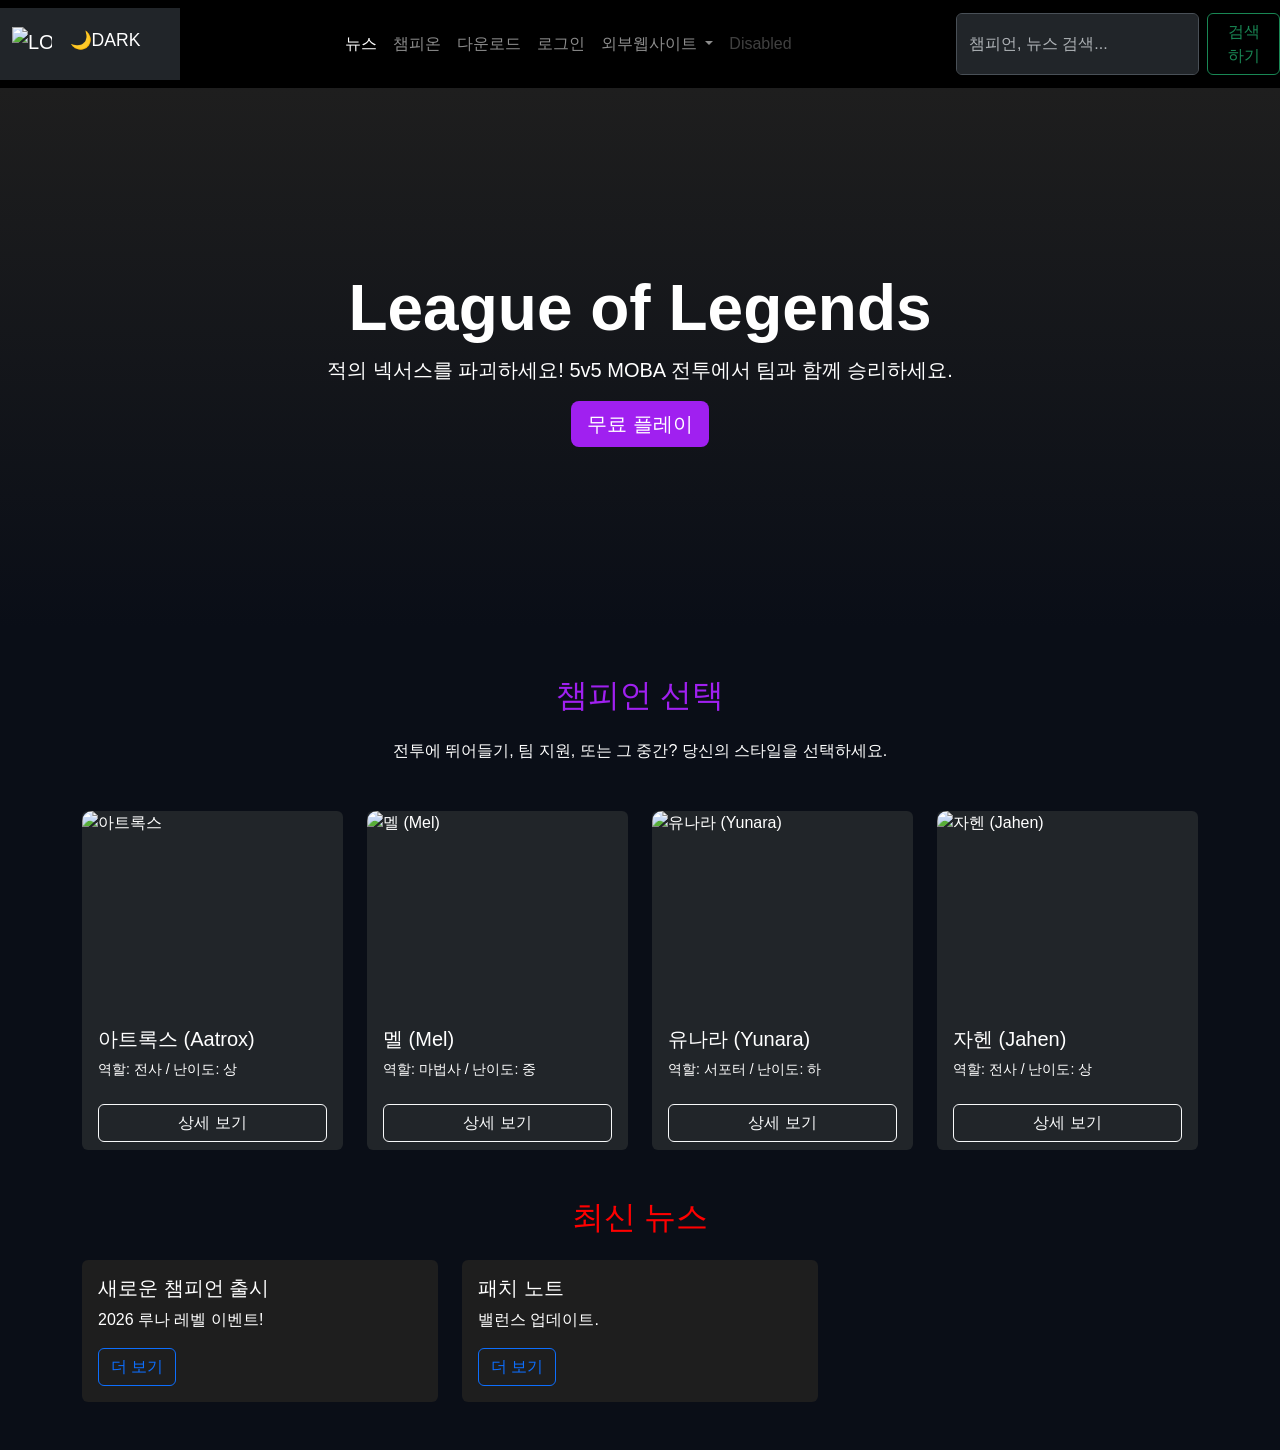
==== src/main/resources/META-INF/resources/main_index.html @ 998026e2 "12주차 수업완료" ====
<!DOCTYPE html>
<html lang="ko">
<head>
    <meta charset="UTF-8">
    <meta name="viewport" content="width=device-width, initial-scale=1.0">
    <title>League of Legends - 메인 페이지</title>
    <!-- Bootstrap 5 CDN -->
    <link href="https://cdn.jsdelivr.net/npm/bootstrap@5.3.0/dist/css/bootstrap.min.css" rel="stylesheet">
    <script src="js/bootstrap.bundle.min.js"></script>
    <script src="js/test.js"></script>
    <script src="../js/test2.js"></script>



    <link rel="stylesheet" href="css/main.css">
    <script>
        window.onload = function() {
            alert("메인 페이지 로딩 완료");
          }
    </script>

    <!-- 커스텀 스타일 (LOL 테마 + 챔피언 호버 효과) -->
    <style>
        body { background-color: #0a0e17; color: #fff; font-family: 'Arial', sans-serif; }
        .navbar { background-color: #000; }
        .hero { background: linear-gradient(to bottom, #1e1e1e, #0a0e17); min-height: 60vh; }
        .accent-purple { color: #a020f0; }
        .accent-red { color: #ff0000; }
        .card { background-color: #1e1e1e; border: none; transition: transform 0.3s, box-shadow 0.3s; }
        .card:hover { transform: scale(1.05); box-shadow: 0 10px 20px rgba(160, 32, 240, 0.5); }
        .card-img-top { height: 200px; object-fit: cover; border-radius: 10px 10px 0 0; }
        .btn-primary { background-color: #a020f0; border: none; }
        .btn-primary:hover { background-color: #800080; }
    </style>
</head>
<body>

    <!-- 헤더 (Navbar) -->
  <nav class="navbar navbar-expand-lg" data-bs-theme="dark">
  <nav class="navbar navbar-expand-lg bg-dark navbar-dark">
  <div class="container-fluid">
    <a class="navbar-brand" href="#">
      <img src="image/a2.jpeg" alt="LOL 로고" width="40" height="40" class="d-inline-block align-text-top">
      <button class="btn border-0" id="themeToggleBtn">
🌙DARK
</button>
    </a>
  </div>
</nav>
    <button class="navbar-toggler" type="button" data-bs-toggle="collapse" data-bs-target="#navbarSupportedContent" aria-controls="navbarSupportedContent" aria-expanded="false" aria-label="Toggle navigation">
      <span class="navbar-toggler-icon"></span>
    </button>
    <div class="collapse navbar-collapse" id="navbarSupportedContent">
      <ul class="navbar-nav mx-auto mb-2 mb-lg-0">
        <li class="nav-item">
          <a class="nav-link active" aria-current="page" href="#">뉴스</a>
        </li>
        <li class="nav-item">
          <a class="nav-link" href="#">챔피온</a>
        </li>
        <li class="nav-item">
          <a class="nav-link" href="main_page_sub/download.html">다운로드</a>
        </li>
        <li class="nav-item">
          <a class="nav-link" href="/login">로그인</a>
        </li>
        <li class="nav-item dropdown">
          <a class="nav-link dropdown-toggle" href="#" id="navbarDropdown" role="button" data-bs-toggle="dropdown" aria-expanded="false">
            외부웹사이트
          </a>
          <ul class="dropdown-menu" aria-labelledby="navbarDropdown">
            <li><a class="dropdown-item" href="https://lol.ps/" target="_blank">롤 전적 사이트</a></li>
            <li><a class="dropdown-item" href="#">Another action</a></li>
            <li><hr class="dropdown-divider"></li>
            <li><a class="dropdown-item" href="#">Something else here</a></li>
          </ul>
        </li>
        <li class="nav-item">
          <a class="nav-link disabled" href="#" tabindex="-1" aria-disabled="true">Disabled</a>
        </li>
      </ul>
      <form class="d-flex" id="searchForm">
        <input class="form-control me-2" type="search" placeholder="챔피언, 뉴스 검색..." aria-label="Search" id="searchInput">
        <button class="btn btn-outline-success" type="submit">검색하기</button>
      </form>
    </div>
  </div>
</nav>
    <!-- 히어로 배너 (Hero Banner) -->
    <section class="hero d-flex align-items-center justify-content-center text-center py-5">
        <div class="container">
            <h1 class="display-3 fw-bold">League of Legends</h1>
            <p class="lead">적의 넥서스를 파괴하세요! 5v5 MOBA 전투에서 팀과 함께 승리하세요.</p>
            <a href="#" class="btn btn-primary btn-lg" onclick="alert('즐거운 플레이 되세요')">무료 플레이</a>
        </div>
    </section>

<!-- 챔피언 선택 섹션 (작은 썸네일 PNG로 업데이트!) -->
    <section class="container my-5">
        <h2 class="text-center mb-4 accent-purple">챔피언 선택</h2>
        <p class="text-center mb-5">전투에 뛰어들기, 팀 지원, 또는 그 중간? 당신의 스타일을 선택하세요.</p>
        <div class="row g-4">
            <!-- Aatrox -->
            <div class="col">
            <div class="card bg-dark text-white border-secondary h-100">
              <img src="image/a1.jpeg" class="card-img-top" 
                    alt="아트록스"
                    style="height: 200px; object-fit: cover;">
                <div class="card-body">
                <h5 class="card-title">아트록스 (Aatrox)</h5>
                <p class="card-text small">역할: 전사 / 난이도: 상</p>
                </div>
                <div class="card-footer bg-transparent border-0">
                <button class="btn btn-outline-light w-100"
                    data-bs-toggle="modal"
                    data-bs-target="#modalAatrox"
                    data-champ="Aatrox">
                상세 보기
                </button>
                </div>
            </div>
            </div>
<!-- 모달 (iframe으로 Aatrox.html 불러오기) -->
  <div class="modal fade" id="modalAatrox" tabindex="-1" aria-labelledby="modalAatroxLabel" aria-hidden="true">
  <div class="modal-dialog modal-xl modal-dialog-centered modal-dialog-scrollable">
  <div class="modal-content bg-dark text-white border-secondary">
<!-- 헤더 -->
<div class="modal-header border-secondary">
<h5 class="modal-title" id="modalAatroxLabel">아트록스 (Aatrox) 상세 정보</h5>
<button type="button" class="btn-close btn-close-white" data-bs-dismiss="modal" aria-label="Close"></button>
</div>
<!-- 바디: iframe으로 내용 채움 -->
<div class="modal-body p-0" style="height: 65vh; background: #0a0e17;">
<iframe
src="modals/Aatrox.html"
frameborder="0"
style="width: 100%; height: 100%; border: none;"
allowfullscreen>
</iframe>
</div>
<!-- 푸터 -->
<div class="modal-footer border-secondary">
<button type="button" class="btn btn-outline-light" data-bs-dismiss="modal">닫기</button>
</div>
</div>
</div>
</div>
            <!-- Mel -->
  <div class="col">
            <div class="card bg-dark text-white border-secondary h-100">
    <img src="image/a3.jpeg" class="card-img-top"
        alt="멜 (Mel)"
        style="height: 200px; object-fit: cover; object-position: center 30%;">
                <div class="card-body">
      <h5 class="card-title">멜 (Mel)</h5>
      <p class="card-text small">역할: 마법사 / 난이도: 중</p>
    </div>
    <div class="card-footer bg-transparent border-0">
      <button class="btn btn-outline-light w-100" data-bs-toggle="modal" data-bs-target="#modalMel" aria-label="멜 상세 정보 보기">
        상세 보기
      </button>
    </div>
  </div>
</div>
<!-- Mel 모달 -->
<div class="modal fade" id="modalMel" tabindex="-1" aria-labelledby="modalMelLabel" aria-hidden="true">
  <div class="modal-dialog modal-xl modal-dialog-centered modal-dialog-scrollable">
    <div class="modal-content bg-dark text-white border-secondary">
      <div class="modal-header border-secondary">
        <h5 class="modal-title" id="modalMelLabel">멜 (Mel) 상세 정보</h5>
        <button type="button" class="btn-close btn-close-white" data-bs-dismiss="modal" aria-label="닫기"></button>
      </div>
      <div class="modal-body p-0" style="height: 65vh; background: #0a0e17;">
        <iframe src="modals/Mel.html" frameborder="0" style="width: 100%; height: 100%; border: none;" allowfullscreen></iframe>
      </div>
      <div class="modal-footer border-secondary">
        <button type="button" class="btn btn-outline-light" data-bs-dismiss="modal">닫기</button>
      </div>
    </div>
  </div>
</div>
<!-- Yunara -->
  <div class="col">
            <div class="card bg-dark text-white border-secondary h-100">
    <img src="image/a4.jpeg" class="card-img-top" alt="유나라 (Yunara)" style="height: 200px; object-fit: cover;">
    <div class="card-body">
      <h5 class="card-title">유나라 (Yunara)</h5>
      <p class="card-text small">역할: 서포터 / 난이도: 하</p>
    </div>
    <div class="card-footer bg-transparent border-0">
      <button class="btn btn-outline-light w-100" data-bs-toggle="modal" data-bs-target="#modalYunara" aria-label="유나라 상세 정보 보기">
        상세 보기
      </button>
    </div>
  </div>
</div>
<!-- Yunara 모달 -->
<div class="modal fade" id="modalYunara" tabindex="-1" aria-labelledby="modalYunaraLabel" aria-hidden="true">
  <div class="modal-dialog modal-xl modal-dialog-centered modal-dialog-scrollable">
    <div class="modal-content bg-dark text-white border-secondary">
      <div class="modal-header border-secondary">
        <h5 class="modal-title" id="modalYunaraLabel">유나라 (Yunara) 상세 정보</h5>
        <button type="button" class="btn-close btn-close-white" data-bs-dismiss="modal" aria-label="닫기"></button>
      </div>
      <div class="modal-body p-0" style="height: 65vh; background: #0a0e17;">
        <iframe src="modals/Yunara.html" frameborder="0" style="width: 100%; height: 100%; border: none;" allowfullscreen></iframe>
      </div>
      <div class="modal-footer border-secondary">
        <button type="button" class="btn btn-outline-light" data-bs-dismiss="modal">닫기</button>
      </div>
    </div>
  </div>
</div>
<!-- Jahen -->
  <div class="col">
            <div class="card bg-dark text-white border-secondary h-100">
    <img src="image/a5.jpeg" class="card-img-top" alt="자헨 (Jahen)" style="height: 200px; object-fit: cover;">
    <div class="card-body">
      <h5 class="card-title">자헨 (Jahen)</h5>
      <p class="card-text small">역할: 전사 / 난이도: 상</p>
    </div>
    <div class="card-footer bg-transparent border-0">
      <button class="btn btn-outline-light w-100" data-bs-toggle="modal" data-bs-target="#modalJahen" aria-label="자헨 상세 정보 보기">
        상세 보기
      </button>
    </div>
  </div>
</div>
<!-- Jahen 모달 -->
<div class="modal fade" id="modalJahen" tabindex="-1" aria-labelledby="modalJahenLabel" aria-hidden="true">
  <div class="modal-dialog modal-xl modal-dialog-centered modal-dialog-scrollable">
    <div class="modal-content bg-dark text-white border-secondary">
      <div class="modal-header border-secondary">
        <h5 class="modal-title" id="modalJahenLabel">자헨 (Jahen) 상세 정보</h5>
        <button type="button" class="btn-close btn-close-white" data-bs-dismiss="modal" aria-label="닫기"></button>
      </div>
      <div class="modal-body p-0" style="height: 65vh; background: #0a0e17;">
        <iframe src="modals/Jahen.html" frameborder="0" style="width: 100%; height: 100%; border: none;" allowfullscreen></iframe>
      </div>
      <div class="modal-footer border-secondary">
        <button type="button" class="btn btn-outline-light" data-bs-dismiss="modal">닫기</button>
      </div>
    </div>
  </div>
</div>
    </section>

    <!-- 뉴스 섹션 (기존 유지) -->
    <section class="container my-5">
        <h2 class="text-center mb-4 accent-red">최신 뉴스</h2>
        <div class="row g-4">
            <div class="col-md-6 col-lg-4">
                <div class="card">
                    <div class="card-body">
                        <h5 class="card-title">새로운 챔피언 출시</h5>
                        <p class="card-text">2026 루나 레벨 이벤트!</p>
                        <a href="#" class="btn btn-outline-primary">더 보기</a>
                    </div>
                </div>
            </div>
            <div class="col-md-6 col-lg-4">
                <div class="card">
                    <div class="card-body">
                        <h5 class="card-title">패치 노트</h5>
                        <p class="card-text">밸런스 업데이트.</p>
                        <a href="#" class="btn btn-outline-primary">더 보기</a>
                    </div>
                </div>
            </div>
        </div>
    </section>

<!-- ===== 검색 결과 섹션 (기본 숨김) ===== -->
<section id="searchResults">
      <!-- 키워드 헤더 -->
      <div class="search-keyword-header">
        <h1 id="searchKeywordDisplay"></h1>
      </div>
      <!-- 본문: 사이드바 + 콘텐츠 -->
      <div class="search-body">
        <div class="container-fluid px-0">
        <div class="row g-0">
          <!-- 왼쪽 카테고리 사이드바 -->
          <div class="col-md-3 col-lg-2 search-sidebar bg-white py-4">
            <div class="px-3 mb-3" style="font-size:0.8rem; color:#999; text-transform:uppercase; letter-spacing:0.1em;">카테고리</div>
              <div class="search-category-item active" onclick="switchCategory('champion', this)">
                챔피언 <span class="count" id="champCount">(0)</span>
              </div>

              <div class="search-category-item" onclick="switchCategory('news', this)">
                뉴스 <span class="count" id="newsCount">(0)</span>
              </div>
            </div>
            <!-- 오른쪽 콘텐츠 -->
            <div class="col-md-9 col-lg-10 search-content-area">
              <!-- 챔피언 결과 -->
              <div id="resultChampion">
                  <h5 class="mb-4" style="color:#333;">챔피언</h5>
                  <div id="championResultList"></div>
              </div>
              <!-- 뉴스 결과 -->
              <div id="resultNews" style="display:none;">
                  <h5 class="mb-4" style="color:#333;">뉴스</h5>
                  <div id="newsResultList"></div>
              </div>
            </div>
          </div>
        </div>
      </div>
</section>

    <script src="js/search.js"></script>
    <script src="js/toggle.js"></script>
</body>
</html>
---- src/main/resources/META-INF/resources/css/main.css ----
/* ─────────────────────────────────────────────
    기본 설정
───────────────────────────────────────────── */
body {
    background-color: #0a0e17;
    color: #ffffff;
    font-family: 'Arial', sans-serif;
    transition: background-color 0.3s, color 0.3s;
}

/* ─────────────────────────────────────────────
    네비게이션
───────────────────────────────────────────── */
.navbar {
    background-color: #000000;
    transition: background-color 0.3s;
}

.hero {
    background: linear-gradient(to bottom, #1e1e1e, #0a0e17);
    min-height: 60vh;
}

/* ─────────────────────────────────────────────
    강조 색상
───────────────────────────────────────────── */
.accent-purple {
    color: #a020f0;
}

.accent-red {
    color: #ff0000;
}

/* ─────────────────────────────────────────────
    카드
───────────────────────────────────────────── */
.card {
    background-color: #1e1e1e;
    border: none;
    color: #ffffff;
    transition: transform 0.3s, box-shadow 0.3s;
}

.card:hover {
    transform: scale(1.05);
    box-shadow: 0 10px 20px rgba(160, 32, 240, 0.5);
}

.card-img-top {
    height: 200px;
    object-fit: cover;
    border-radius: 10px 10px 0 0;
}

/* ─────────────────────────────────────────────
    버튼
───────────────────────────────────────────── */
.btn-primary {
    background-color: #a020f0;
    border: none;
}

.btn-primary:hover {
    background-color: #800080;
}

/* ─────────────────────────────────────────────
    검색 결과 페이지
───────────────────────────────────────────── */
#searchResults {
    display: none;
}

/* 검색 헤더 */
.search-keyword-header {
    background: #0a0a0a;
    background-image: radial-gradient(
        ellipse at center,
        #1a1a1a 0%,
        #000000 70%
    );
    min-height: 180px;
    display: flex;
    align-items: center;
    justify-content: center;
    border-bottom: 2px solid #c8a96e;
}

.search-keyword-header h1 {
    font-size: 2.8rem;
    font-weight: 700;
    color: #ffffff;
    letter-spacing: 0.05em;
}

/* 검색 본문 */
.search-body {
    background-color: #111827;
    padding-bottom: 60px;
    min-height: 100vh;
    transition: background-color 0.3s;
}

/* 사이드바 */
.search-sidebar {
    background-color: #0f172a;
    border-right: 1px solid #2a2f3a;
    transition: background-color 0.3s;
}

/* 카테고리 아이템 */
.search-category-item {
    padding: 14px 20px;
    cursor: pointer;
    color: #d1d5db;
    font-size: 0.95rem;
    border-left: 3px solid transparent;
    background-color: transparent;
    transition: all 0.2s;
}

.search-category-item:hover {
    background-color: #1e293b;
}

.search-category-item.active {
    border-left: 3px solid #c8253a;
    background-color: #1e293b;
    color: #ffffff;
    font-weight: 700;
}

.search-category-item .count {
    color: #9ca3af;
    font-size: 0.85rem;
    margin-left: 6px;
}

/* 검색 콘텐츠 */
.search-content-area {
    padding: 30px;
    color: #ffffff;
}

/* 검색 결과 카드 */
.search-result-card {
    background-color: #1e1e1e;
    color: #ffffff;
    border: none;
    border-radius: 6px;
    margin-bottom: 16px;
    transition: box-shadow 0.2s;
}

.search-result-card:hover {
    box-shadow: 0 4px 15px rgba(0, 0, 0, 0.2);
}

.search-result-card img {
    width: 110px;
    height: 80px;
    object-fit: cover;
    border-radius: 6px 0 0 6px;
}

/* 검색 결과 텍스트 */
.result-title {
    font-weight: 700;
    font-size: 1rem;
    color: #ffffff;
}

.result-eng {
    color: #9ca3af;
    font-size: 0.85rem;
}

.result-info {
    font-size: 0.9rem;
    margin-top: 4px;
    color: #d1d5db;
}

/* 결과 없음 */
.no-result {
    text-align: center;
    padding: 80px 20px;
    color: #9ca3af;
}

.no-result h4 {
    color: #ffffff;
}

/* ─────────────────────────────────────────────
    테마 토글 버튼
───────────────────────────────────────────── */
#themeToggleBtn {
    font-size: 1.1rem;
    color: #ffffff;
    transition: color 0.3s;
}

/* ─────────────────────────────────────────────
    라이트 모드
───────────────────────────────────────────── */
body.light-mode {
    background-color: #f8f9fa;
    color: #212529;
}

/* 네비게이션 */
body.light-mode .navbar {
    background-color: #e9ecef !important;
}

body.light-mode .navbar .navbar-brand,
body.light-mode .navbar .nav-link {
    color: #212529 !important;
}

/* 토글 버튼 */
body.light-mode #themeToggleBtn {
    color: #212529;
}

/* 히어로 */
body.light-mode .hero {
    background: linear-gradient(to bottom, #dce3ea, #f8f9fa);
}

/* 카드 */
body.light-mode .card {
    background-color: #ffffff;
    color: #212529;
    border: 1px solid #dee2e6;
}

body.light-mode .card-title {
    color: #212529;
}

body.light-mode .card-text {
    color: #555555;
}

/* 검색 페이지 */
body.light-mode .search-body {
    background-color: #f0ede8;
}

/* 검색 사이드바 */
body.light-mode .search-sidebar {
    background-color: #f8f9fa;
    border-right: 1px solid #d6d3d1;
}

/* 카테고리 */
body.light-mode .search-category-item {
    color: #333333;
    background-color: transparent;
}

body.light-mode .search-category-item:hover {
    background-color: #e0dcd5;
}

body.light-mode .search-category-item.active {
    background-color: #e8e4df;
    color: #111827;
}

/* 검색 결과 카드 */
body.light-mode .search-result-card {
    background-color: #ffffff;
    color: #212529;
    border: 1px solid #dee2e6;
}

/* 콘텐츠 */
body.light-mode .search-content-area {
    color: #212529;
}

/* 검색 결과 텍스트 */
body.light-mode .result-title {
    color: #111827;
}

body.light-mode .result-eng {
    color: #6b7280;
}

body.light-mode .result-info {
    color: #4b5563;
}

/* 결과 없음 */
body.light-mode .no-result {
    color: #6b7280;
}

body.light-mode .no-result h4 {
    color: #212529;
}
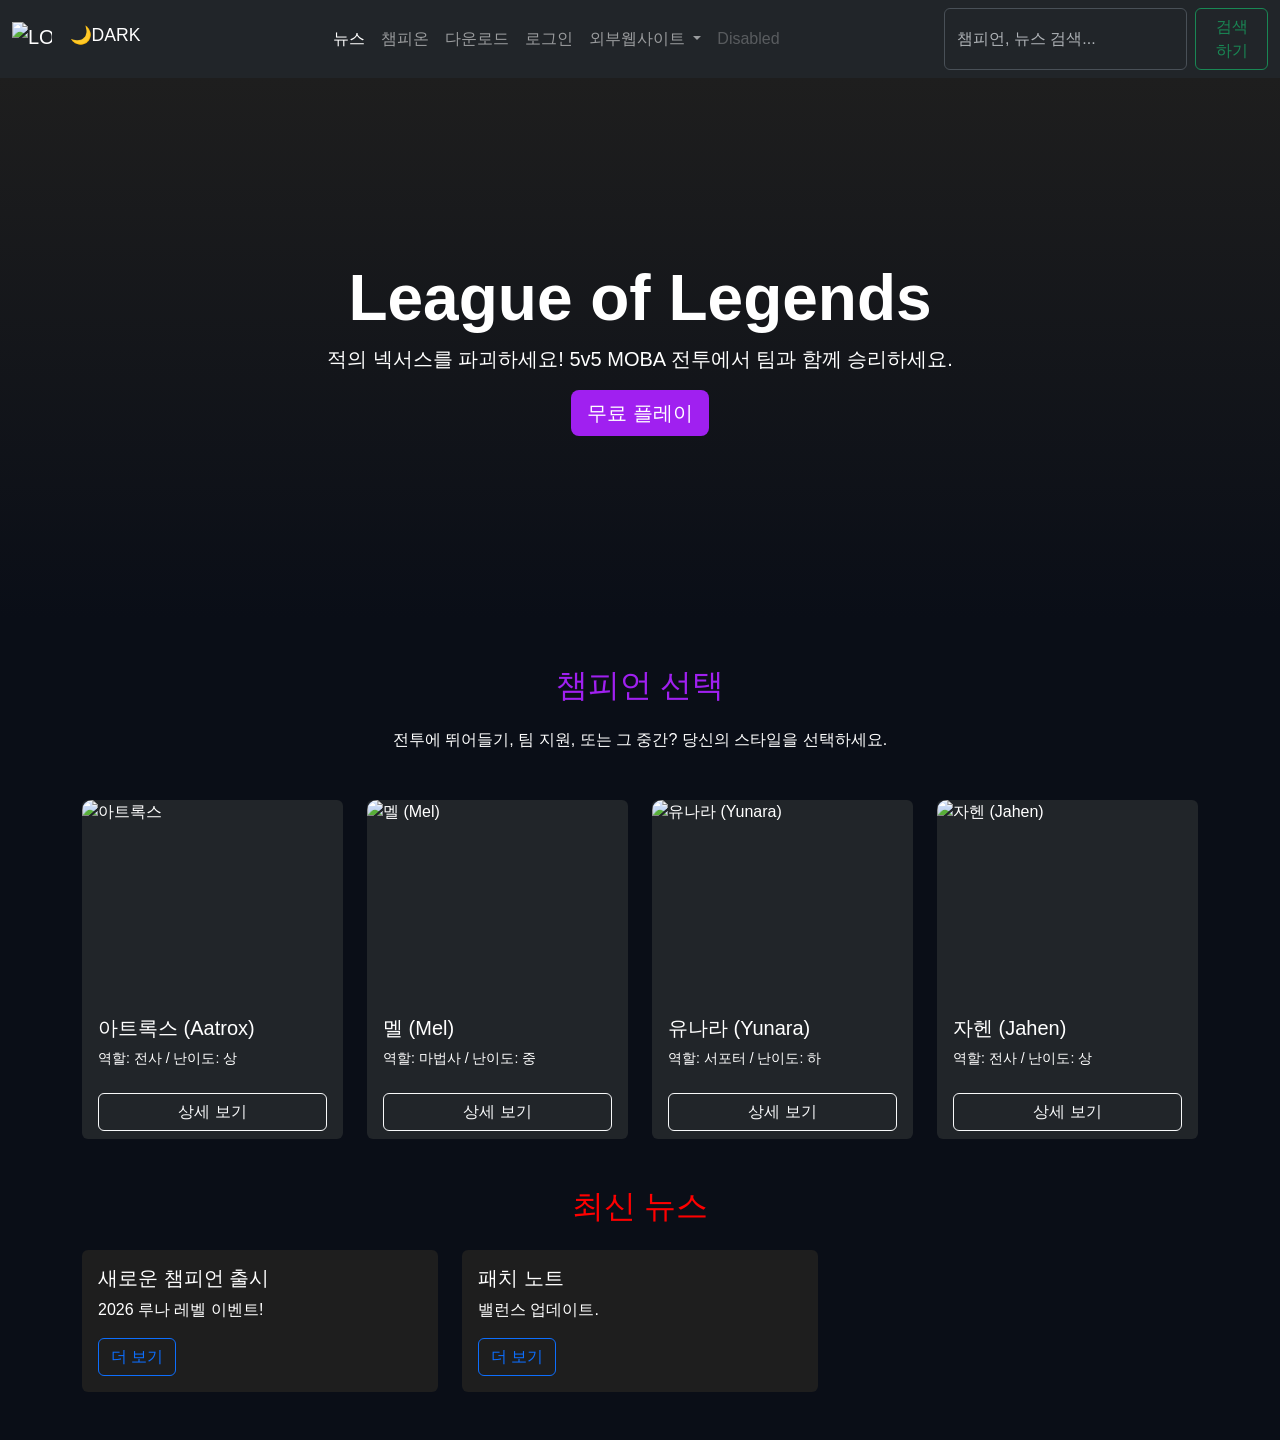
==== commit f63ee8cf: "13주차 수업완료" ====
--- a/src/main/resources/META-INF/resources/main_index.html
+++ b/src/main/resources/META-INF/resources/main_index.html
@@ -15,7 +15,7 @@
     <link rel="stylesheet" href="css/main.css">
     <script>
         window.onload = function() {
-            alert("메인 페이지 로딩 완료");
+            showToast('메인 페이지 로딩 완료');
           }
     </script>
 
@@ -36,17 +36,14 @@
 <body>
 
     <!-- 헤더 (Navbar) -->
-  <nav class="navbar navbar-expand-lg" data-bs-theme="dark">
-  <nav class="navbar navbar-expand-lg bg-dark navbar-dark">
+  <nav class="navbar navbar-expand-lg bg-dark navbar-dark" data-bs-theme="dark">
   <div class="container-fluid">
     <a class="navbar-brand" href="#">
       <img src="image/a2.jpeg" alt="LOL 로고" width="40" height="40" class="d-inline-block align-text-top">
-      <button class="btn border-0" id="themeToggleBtn">
+      <button class="btn border-0" id="themeToggleBtn" type="button">
 🌙DARK
 </button>
     </a>
-  </div>
-</nav>
     <button class="navbar-toggler" type="button" data-bs-toggle="collapse" data-bs-target="#navbarSupportedContent" aria-controls="navbarSupportedContent" aria-expanded="false" aria-label="Toggle navigation">
       <span class="navbar-toggler-icon"></span>
     </button>
@@ -120,31 +117,6 @@
                 </div>
             </div>
             </div>
-<!-- 모달 (iframe으로 Aatrox.html 불러오기) -->
-  <div class="modal fade" id="modalAatrox" tabindex="-1" aria-labelledby="modalAatroxLabel" aria-hidden="true">
-  <div class="modal-dialog modal-xl modal-dialog-centered modal-dialog-scrollable">
-  <div class="modal-content bg-dark text-white border-secondary">
-<!-- 헤더 -->
-<div class="modal-header border-secondary">
-<h5 class="modal-title" id="modalAatroxLabel">아트록스 (Aatrox) 상세 정보</h5>
-<button type="button" class="btn-close btn-close-white" data-bs-dismiss="modal" aria-label="Close"></button>
-</div>
-<!-- 바디: iframe으로 내용 채움 -->
-<div class="modal-body p-0" style="height: 65vh; background: #0a0e17;">
-<iframe
-src="modals/Aatrox.html"
-frameborder="0"
-style="width: 100%; height: 100%; border: none;"
-allowfullscreen>
-</iframe>
-</div>
-<!-- 푸터 -->
-<div class="modal-footer border-secondary">
-<button type="button" class="btn btn-outline-light" data-bs-dismiss="modal">닫기</button>
-</div>
-</div>
-</div>
-</div>
             <!-- Mel -->
   <div class="col">
             <div class="card bg-dark text-white border-secondary h-100">
@@ -162,23 +134,6 @@
     </div>
   </div>
 </div>
-<!-- Mel 모달 -->
-<div class="modal fade" id="modalMel" tabindex="-1" aria-labelledby="modalMelLabel" aria-hidden="true">
-  <div class="modal-dialog modal-xl modal-dialog-centered modal-dialog-scrollable">
-    <div class="modal-content bg-dark text-white border-secondary">
-      <div class="modal-header border-secondary">
-        <h5 class="modal-title" id="modalMelLabel">멜 (Mel) 상세 정보</h5>
-        <button type="button" class="btn-close btn-close-white" data-bs-dismiss="modal" aria-label="닫기"></button>
-      </div>
-      <div class="modal-body p-0" style="height: 65vh; background: #0a0e17;">
-        <iframe src="modals/Mel.html" frameborder="0" style="width: 100%; height: 100%; border: none;" allowfullscreen></iframe>
-      </div>
-      <div class="modal-footer border-secondary">
-        <button type="button" class="btn btn-outline-light" data-bs-dismiss="modal">닫기</button>
-      </div>
-    </div>
-  </div>
-</div>
 <!-- Yunara -->
   <div class="col">
             <div class="card bg-dark text-white border-secondary h-100">
@@ -194,23 +149,6 @@
     </div>
   </div>
 </div>
-<!-- Yunara 모달 -->
-<div class="modal fade" id="modalYunara" tabindex="-1" aria-labelledby="modalYunaraLabel" aria-hidden="true">
-  <div class="modal-dialog modal-xl modal-dialog-centered modal-dialog-scrollable">
-    <div class="modal-content bg-dark text-white border-secondary">
-      <div class="modal-header border-secondary">
-        <h5 class="modal-title" id="modalYunaraLabel">유나라 (Yunara) 상세 정보</h5>
-        <button type="button" class="btn-close btn-close-white" data-bs-dismiss="modal" aria-label="닫기"></button>
-      </div>
-      <div class="modal-body p-0" style="height: 65vh; background: #0a0e17;">
-        <iframe src="modals/Yunara.html" frameborder="0" style="width: 100%; height: 100%; border: none;" allowfullscreen></iframe>
-      </div>
-      <div class="modal-footer border-secondary">
-        <button type="button" class="btn btn-outline-light" data-bs-dismiss="modal">닫기</button>
-      </div>
-    </div>
-  </div>
-</div>
 <!-- Jahen -->
   <div class="col">
             <div class="card bg-dark text-white border-secondary h-100">
@@ -226,27 +164,9 @@
     </div>
   </div>
 </div>
-<!-- Jahen 모달 -->
-<div class="modal fade" id="modalJahen" tabindex="-1" aria-labelledby="modalJahenLabel" aria-hidden="true">
-  <div class="modal-dialog modal-xl modal-dialog-centered modal-dialog-scrollable">
-    <div class="modal-content bg-dark text-white border-secondary">
-      <div class="modal-header border-secondary">
-        <h5 class="modal-title" id="modalJahenLabel">자헨 (Jahen) 상세 정보</h5>
-        <button type="button" class="btn-close btn-close-white" data-bs-dismiss="modal" aria-label="닫기"></button>
-      </div>
-      <div class="modal-body p-0" style="height: 65vh; background: #0a0e17;">
-        <iframe src="modals/Jahen.html" frameborder="0" style="width: 100%; height: 100%; border: none;" allowfullscreen></iframe>
-      </div>
-      <div class="modal-footer border-secondary">
-        <button type="button" class="btn btn-outline-light" data-bs-dismiss="modal">닫기</button>
-      </div>
-    </div>
-  </div>
-</div>
     </section>
-
     <!-- 뉴스 섹션 (기존 유지) -->
-    <section class="container my-5">
+    <section class="container my-5" id="newsSection">
         <h2 class="text-center mb-4 accent-red">최신 뉴스</h2>
         <div class="row g-4">
             <div class="col-md-6 col-lg-4">
@@ -281,7 +201,7 @@
         <div class="container-fluid px-0">
         <div class="row g-0">
           <!-- 왼쪽 카테고리 사이드바 -->
-          <div class="col-md-3 col-lg-2 search-sidebar bg-white py-4">
+          <div class="col-md-3 col-lg-2 search-sidebar py-4">
             <div class="px-3 mb-3" style="font-size:0.8rem; color:#999; text-transform:uppercase; letter-spacing:0.1em;">카테고리</div>
               <div class="search-category-item active" onclick="switchCategory('champion', this)">
                 챔피언 <span class="count" id="champCount">(0)</span>
@@ -295,12 +215,12 @@
             <div class="col-md-9 col-lg-10 search-content-area">
               <!-- 챔피언 결과 -->
               <div id="resultChampion">
-                  <h5 class="mb-4" style="color:#333;">챔피언</h5>
+                  <h5 class="mb-4">챔피언</h5>
                   <div id="championResultList"></div>
               </div>
               <!-- 뉴스 결과 -->
               <div id="resultNews" style="display:none;">
-                  <h5 class="mb-4" style="color:#333;">뉴스</h5>
+                  <h5 class="mb-4">뉴스</h5>
                   <div id="newsResultList"></div>
               </div>
             </div>
@@ -309,7 +229,96 @@
       </div>
 </section>
 
+<!-- ===== 모달 섹션 (공통 사용을 위해 외부로 이동) ===== -->
+<!-- Aatrox 모달 -->
+<div class="modal fade" id="modalAatrox" tabindex="-1" aria-labelledby="modalAatroxLabel" aria-hidden="true">
+    <div class="modal-dialog modal-xl modal-dialog-centered modal-dialog-scrollable">
+        <div class="modal-content bg-dark text-white border-secondary">
+            <div class="modal-header border-secondary">
+                <h5 class="modal-title" id="modalAatroxLabel">아트록스 (Aatrox) 상세 정보</h5>
+                <button type="button" class="btn-close btn-close-white" data-bs-dismiss="modal" aria-label="Close"></button>
+            </div>
+            <div class="modal-body p-0" style="height: 65vh; background: #0a0e17;">
+                <iframe src="modals/Aatrox.html" frameborder="0" style="width: 100%; height: 100%; border: none;" allowfullscreen></iframe>
+            </div>
+            <div class="modal-footer border-secondary">
+                <button type="button" class="btn btn-outline-light" data-bs-dismiss="modal">닫기</button>
+            </div>
+        </div>
+    </div>
+</div>
+
+<!-- Mel 모달 -->
+<div class="modal fade" id="modalMel" tabindex="-1" aria-labelledby="modalMelLabel" aria-hidden="true">
+    <div class="modal-dialog modal-xl modal-dialog-centered modal-dialog-scrollable">
+        <div class="modal-content bg-dark text-white border-secondary">
+            <div class="modal-header border-secondary">
+                <h5 class="modal-title" id="modalMelLabel">멜 (Mel) 상세 정보</h5>
+                <button type="button" class="btn-close btn-close-white" data-bs-dismiss="modal" aria-label="닫기"></button>
+            </div>
+            <div class="modal-body p-0" style="height: 65vh; background: #0a0e17;">
+                <iframe src="modals/Mel.html" frameborder="0" style="width: 100%; height: 100%; border: none;" allowfullscreen></iframe>
+            </div>
+            <div class="modal-footer border-secondary">
+                <button type="button" class="btn btn-outline-light" data-bs-dismiss="modal">닫기</button>
+            </div>
+        </div>
+    </div>
+</div>
+
+<!-- Yunara 모달 -->
+<div class="modal fade" id="modalYunara" tabindex="-1" aria-labelledby="modalYunaraLabel" aria-hidden="true">
+    <div class="modal-dialog modal-xl modal-dialog-centered modal-dialog-scrollable">
+        <div class="modal-content bg-dark text-white border-secondary">
+            <div class="modal-header border-secondary">
+                <h5 class="modal-title" id="modalYunaraLabel">유나라 (Yunara) 상세 정보</h5>
+                <button type="button" class="btn-close btn-close-white" data-bs-dismiss="modal" aria-label="닫기"></button>
+            </div>
+            <div class="modal-body p-0" style="height: 65vh; background: #0a0e17;">
+                <iframe src="modals/Yunara.html" frameborder="0" style="width: 100%; height: 100%; border: none;" allowfullscreen></iframe>
+            </div>
+            <div class="modal-footer border-secondary">
+                <button type="button" class="btn btn-outline-light" data-bs-dismiss="modal">닫기</button>
+            </div>
+        </div>
+    </div>
+</div>
+
+<!-- Jahen 모달 -->
+<div class="modal fade" id="modalJahen" tabindex="-1" aria-labelledby="modalJahenLabel" aria-hidden="true">
+    <div class="modal-dialog modal-xl modal-dialog-centered modal-dialog-scrollable">
+        <div class="modal-content bg-dark text-white border-secondary">
+            <div class="modal-header border-secondary">
+                <h5 class="modal-title" id="modalJahenLabel">자헨 (Jahen) 상세 정보</h5>
+                <button type="button" class="btn-close btn-close-white" data-bs-dismiss="modal" aria-label="닫기"></button>
+            </div>
+            <div class="modal-body p-0" style="height: 65vh; background: #0a0e17;">
+                <iframe src="modals/Jahen.html" frameborder="0" style="width: 100%; height: 100%; border: none;" allowfullscreen></iframe>
+            </div>
+            <div class="modal-footer border-secondary">
+                <button type="button" class="btn btn-outline-light" data-bs-dismiss="modal">닫기</button>
+            </div>
+        </div>
+    </div>
+</div>
+
     <script src="js/search.js"></script>
     <script src="js/toggle.js"></script>
+
+<div class="toast-container position-fixed
+bottom-0 end-0 p-3" style="z-index:9999">
+<div id="liveToast" class="toast align-items-center
+text-white bg-success border-0" role="alert">
+<div class="d-flex">
+<div class="toast-body" id="toastBody">
+메시지
+</div>
+<button type="button"
+class="btn-close btn-close-white me-2 m-auto"
+data-bs-dismiss="toast"></button>
+</div>
+</div>
+</div>
+
 </body>
 </html>
--- a/src/main/resources/META-INF/resources/css/main.css
+++ b/src/main/resources/META-INF/resources/css/main.css
@@ -250,6 +250,20 @@
     background-color: #f0ede8;
 }
 
+/* 검색 헤더 라이트 모드 */
+body.light-mode .search-keyword-header {
+    background: #dee2e6;
+    background-image: radial-gradient(
+        ellipse at center,
+        #f8f9fa 0%,
+        #e9ecef 70%
+    );
+}
+
+body.light-mode .search-keyword-header h1 {
+    color: #212529;
+}
+
 /* 검색 사이드바 */
 body.light-mode .search-sidebar {
     background-color: #f8f9fa;
@@ -258,8 +272,12 @@
 
 /* 카테고리 */
 body.light-mode .search-category-item {
-    color: #333333;
+    color: #1f2937;
     background-color: transparent;
+}
+
+body.light-mode .search-category-item .count {
+    color: #6b7280;
 }
 
 body.light-mode .search-category-item:hover {
@@ -271,6 +289,11 @@
     color: #111827;
 }
 
+/* 사이드바 상단 '카테고리' 제목 텍스트 색상 조정 */
+body.light-mode .search-sidebar > div:first-child {
+    color: #4b5563 !important;
+}
+
 /* 검색 결과 카드 */
 body.light-mode .search-result-card {
     background-color: #ffffff;
@@ -278,6 +301,11 @@
     border: 1px solid #dee2e6;
 }
 
+body.light-mode .search-result-card:hover {
+    box-shadow: 0 10px 25px rgba(0, 0, 0, 0.08); /* 라이트 모드 전용: 더 투명하고 넓은 그림자 */
+    transform: translateY(-5px); /* 떠오르는 높이를 약간 더 높여 부드러움 강조 */
+}
+
 /* 콘텐츠 */
 body.light-mode .search-content-area {
     color: #212529;
@@ -303,4 +331,37 @@
 
 body.light-mode .no-result h4 {
     color: #212529;
-}+}
+
+/* ─────────────────────────────────────────────
+    스크롤바 테마 디자인
+───────────────────────────────────────────── */
+/* Chrome, Edge, Safari용 */
+::-webkit-scrollbar {
+    width: 12px;
+}
+
+::-webkit-scrollbar-track {
+    background: #0a0e17; /* 다크 모드 배경색 */
+}
+
+::-webkit-scrollbar-thumb {
+    background-color: #333333;
+    border-radius: 10px;
+    border: 3px solid #0a0e17; /* 트랙과 같은 색으로 테두리를 주어 여백 효과 부여 */
+}
+
+::-webkit-scrollbar-thumb:hover {
+    background-color: #a020f0; /* 호버 시 포인트 컬러(보라색) */
+}
+
+/* Firefox용 (표준 속성) */
+* {
+    scrollbar-width: thin;
+    scrollbar-color: #333333 #0a0e17; /* 핸들색 트랙색 */
+}
+
+/* 라이트 모드 전환 시 스크롤바 스타일 오버라이드 */
+body.light-mode::-webkit-scrollbar-track { background: #f8f9fa; }
+body.light-mode::-webkit-scrollbar-thumb { background-color: #ced4da; border-color: #f8f9fa; }
+body.light-mode { scrollbar-color: #ced4da #f8f9fa; }
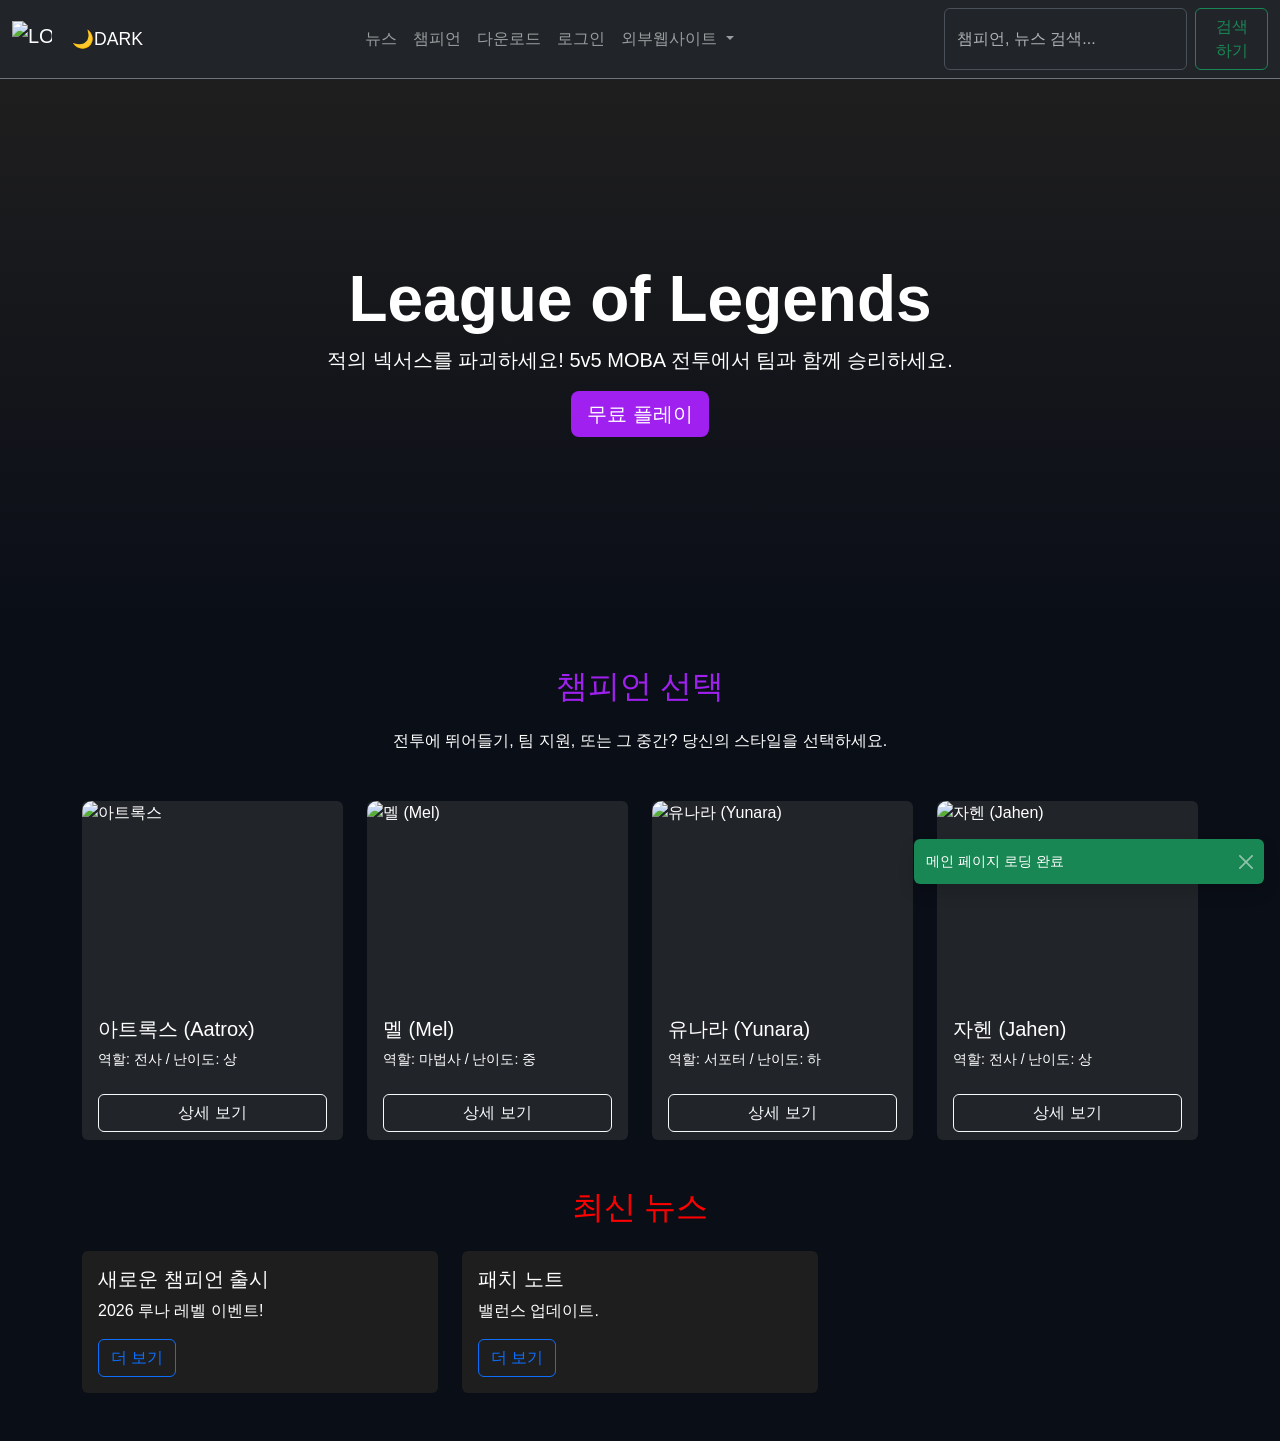
==== commit 0c9f3861: "마무리 완료" ====
--- a/src/main/resources/META-INF/resources/main_index.html
+++ b/src/main/resources/META-INF/resources/main_index.html
@@ -6,94 +6,79 @@
     <title>League of Legends - 메인 페이지</title>
     <!-- Bootstrap 5 CDN -->
     <link href="https://cdn.jsdelivr.net/npm/bootstrap@5.3.0/dist/css/bootstrap.min.css" rel="stylesheet">
-    <script src="js/bootstrap.bundle.min.js"></script>
+    
+    <!-- 커스텀 스타일 및 공통 CSS -->
+    <link rel="stylesheet" href="css/main.css">
+    
+    <!-- 스크립트 로드 (부트스트랩 및 테마/유틸리티) -->
+    <script src="https://cdn.jsdelivr.net/npm/bootstrap@5.3.0/dist/js/bootstrap.bundle.min.js"></script>
+    <!-- 테마 토글은 DOM 로드 직후 실행되도록 설정 -->
+    <script src="js/toggle.js"></script>
     <script src="js/test.js"></script>
-    <script src="../js/test2.js"></script>
-
-
-
-    <link rel="stylesheet" href="css/main.css">
+
     <script>
         window.onload = function() {
-            showToast('메인 페이지 로딩 완료');
-          }
+            const params = new URLSearchParams(window.location.search);
+            if (params.get('register_success') === 'true') {
+                // 회원가입 성공 시 토스트 메시지 출력
+                showToast('회원가입이 완료되었습니다! 지금 바로 로그인하여 전장에 합류하세요.', 'success');
+            } else {
+                showToast('메인 페이지 로딩 완료', 'success');
+            }
+        }
     </script>
-
-    <!-- 커스텀 스타일 (LOL 테마 + 챔피언 호버 효과) -->
-    <style>
-        body { background-color: #0a0e17; color: #fff; font-family: 'Arial', sans-serif; }
-        .navbar { background-color: #000; }
-        .hero { background: linear-gradient(to bottom, #1e1e1e, #0a0e17); min-height: 60vh; }
-        .accent-purple { color: #a020f0; }
-        .accent-red { color: #ff0000; }
-        .card { background-color: #1e1e1e; border: none; transition: transform 0.3s, box-shadow 0.3s; }
-        .card:hover { transform: scale(1.05); box-shadow: 0 10px 20px rgba(160, 32, 240, 0.5); }
-        .card-img-top { height: 200px; object-fit: cover; border-radius: 10px 10px 0 0; }
-        .btn-primary { background-color: #a020f0; border: none; }
-        .btn-primary:hover { background-color: #800080; }
-    </style>
 </head>
 <body>
 
     <!-- 헤더 (Navbar) -->
-  <nav class="navbar navbar-expand-lg bg-dark navbar-dark" data-bs-theme="dark">
-  <div class="container-fluid">
-    <a class="navbar-brand" href="#">
-      <img src="image/a2.jpeg" alt="LOL 로고" width="40" height="40" class="d-inline-block align-text-top">
-      <button class="btn border-0" id="themeToggleBtn" type="button">
-🌙DARK
-</button>
-    </a>
-    <button class="navbar-toggler" type="button" data-bs-toggle="collapse" data-bs-target="#navbarSupportedContent" aria-controls="navbarSupportedContent" aria-expanded="false" aria-label="Toggle navigation">
-      <span class="navbar-toggler-icon"></span>
-    </button>
-    <div class="collapse navbar-collapse" id="navbarSupportedContent">
-      <ul class="navbar-nav mx-auto mb-2 mb-lg-0">
-        <li class="nav-item">
-          <a class="nav-link active" aria-current="page" href="#">뉴스</a>
-        </li>
-        <li class="nav-item">
-          <a class="nav-link" href="#">챔피온</a>
-        </li>
-        <li class="nav-item">
-          <a class="nav-link" href="main_page_sub/download.html">다운로드</a>
-        </li>
-        <li class="nav-item">
-          <a class="nav-link" href="/login">로그인</a>
-        </li>
-        <li class="nav-item dropdown">
-          <a class="nav-link dropdown-toggle" href="#" id="navbarDropdown" role="button" data-bs-toggle="dropdown" aria-expanded="false">
+    <nav class="navbar navbar-expand-lg bg-dark navbar-dark border-bottom border-secondary" data-bs-theme="dark">
+        <div class="container-fluid">
+            <div class="d-flex align-items-center">
+                <a class="navbar-brand me-2" href="/">
+                    <img src="image/a2.jpeg" alt="LOL 로고" width="40" height="40" class="d-inline-block align-text-top">
+                </a>
+                <!-- 테마 토글 버튼 -->
+                <button class="btn border-0 text-white" id="themeToggleBtn" type="button">🌙DARK</button>
+            </div>
+            <button class="navbar-toggler" type="button" data-bs-toggle="collapse" data-bs-target="#navbarSupportedContent" aria-controls="navbarSupportedContent" aria-expanded="false" aria-label="Toggle navigation">
+                <span class="navbar-toggler-icon"></span>
+            </button>
+            <div class="collapse navbar-collapse" id="navbarSupportedContent">
+                <ul class="navbar-nav mx-auto mb-2 mb-lg-0">
+                    <li class="nav-item"><a class="nav-link" href="/#newsSection">뉴스</a></li>
+                    <li class="nav-item"><a class="nav-link" href="/#championSection">챔피언</a></li>
+                    <li class="nav-item"><a class="nav-link" href="main_page_sub/download.html">다운로드</a></li>
+                    <li class="nav-item"><a class="nav-link" href="/login">로그인</a></li>
+                    <li class="nav-item dropdown">
+                        <a class="nav-link dropdown-toggle" href="#" id="navbarDropdown" role="button" data-bs-toggle="dropdown" aria-expanded="false">
             외부웹사이트
           </a>
           <ul class="dropdown-menu" aria-labelledby="navbarDropdown">
             <li><a class="dropdown-item" href="https://lol.ps/" target="_blank">롤 전적 사이트</a></li>
-            <li><a class="dropdown-item" href="#">Another action</a></li>
-            <li><hr class="dropdown-divider"></li>
-            <li><a class="dropdown-item" href="#">Something else here</a></li>
+            <li><a class="dropdown-item" href="https://www.op.gg/" target="_blank">OP.GG</a></li>
           </ul>
         </li>
-        <li class="nav-item">
-          <a class="nav-link disabled" href="#" tabindex="-1" aria-disabled="true">Disabled</a>
-        </li>
       </ul>
-      <form class="d-flex" id="searchForm">
-        <input class="form-control me-2" type="search" placeholder="챔피언, 뉴스 검색..." aria-label="Search" id="searchInput">
-        <button class="btn btn-outline-success" type="submit">검색하기</button>
-      </form>
-    </div>
-  </div>
+                <!-- 검색 폼: 모든 페이지에서 동일한 ID 사용 -->
+                <form class="d-flex" id="searchForm">
+                    <input class="form-control me-2" type="search" placeholder="챔피언, 뉴스 검색..." aria-label="Search" id="searchInput">
+                    <button class="btn btn-outline-success" type="submit">검색하기</button>
+                </form>
+            </div>
+        </div>
 </nav>
+
     <!-- 히어로 배너 (Hero Banner) -->
     <section class="hero d-flex align-items-center justify-content-center text-center py-5">
         <div class="container">
             <h1 class="display-3 fw-bold">League of Legends</h1>
             <p class="lead">적의 넥서스를 파괴하세요! 5v5 MOBA 전투에서 팀과 함께 승리하세요.</p>
-            <a href="#" class="btn btn-primary btn-lg" onclick="alert('즐거운 플레이 되세요')">무료 플레이</a>
+            <a href="#" class="btn btn-primary btn-lg" onclick="showToast('즐거운 플레이 되세요!', 'info')">무료 플레이</a>
         </div>
     </section>
 
-<!-- 챔피언 선택 섹션 (작은 썸네일 PNG로 업데이트!) -->
-    <section class="container my-5">
+    <!-- 챔피언 선택 섹션 -->
+    <section class="container my-5" id="championSection">
         <h2 class="text-center mb-4 accent-purple">챔피언 선택</h2>
         <p class="text-center mb-5">전투에 뛰어들기, 팀 지원, 또는 그 중간? 당신의 스타일을 선택하세요.</p>
         <div class="row g-4">
@@ -239,7 +224,9 @@
                 <button type="button" class="btn-close btn-close-white" data-bs-dismiss="modal" aria-label="Close"></button>
             </div>
             <div class="modal-body p-0" style="height: 65vh; background: #0a0e17;">
-                <iframe src="modals/Aatrox.html" frameborder="0" style="width: 100%; height: 100%; border: none;" allowfullscreen></iframe>
+                <!-- [보안강화] iframe sandbox 속성 추가로 악성 스크립트 실행 방지 -->
+                <iframe src="modals/Aatrox.html" frameborder="0" style="width: 100%; height: 100%; border: none;" 
+                        sandbox="allow-scripts allow-same-origin" allowfullscreen></iframe>
             </div>
             <div class="modal-footer border-secondary">
                 <button type="button" class="btn btn-outline-light" data-bs-dismiss="modal">닫기</button>
@@ -303,7 +290,6 @@
 </div>
 
     <script src="js/search.js"></script>
-    <script src="js/toggle.js"></script>
 
 <div class="toast-container position-fixed
 bottom-0 end-0 p-3" style="z-index:9999">
